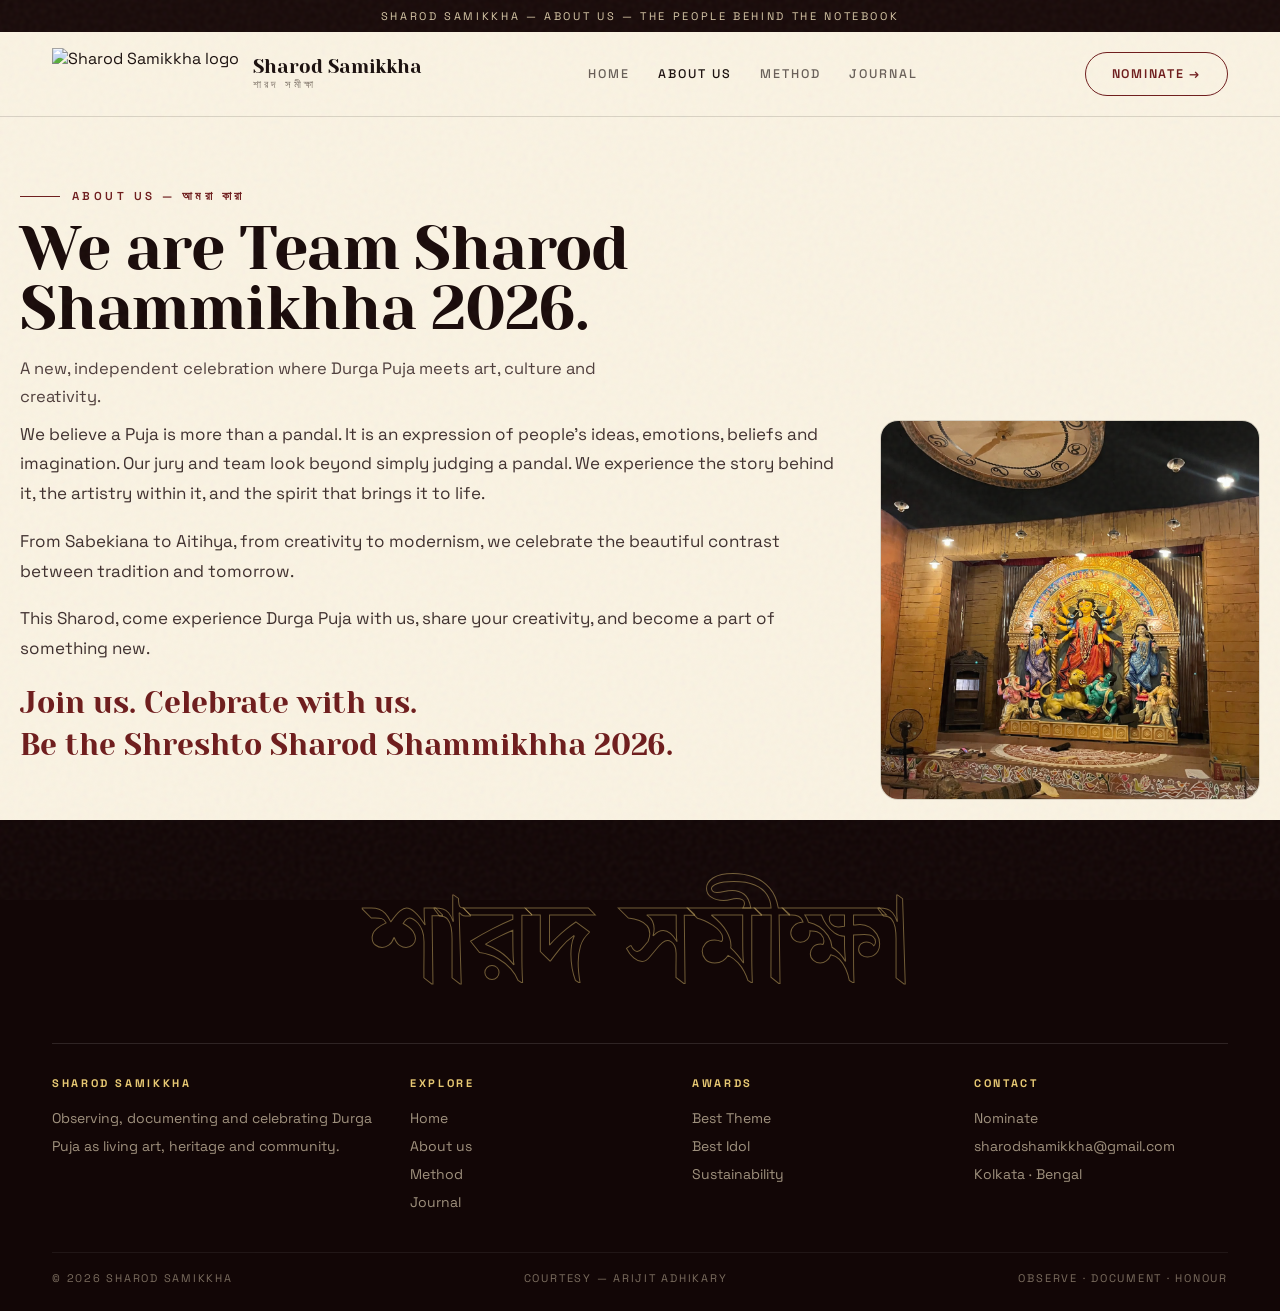
==== about.html @ 672f5b58 "Add files via upload" ====
<!DOCTYPE html>
<html lang="en">
<head>
<meta charset="UTF-8"/><meta name="viewport" content="width=device-width, initial-scale=1.0"/>
<title>About us — Sharod Samikkha | শারদ সমীক্ষা</title>
<link rel="preconnect" href="https://fonts.googleapis.com"><link rel="preconnect" href="https://fonts.gstatic.com" crossorigin>
<link href="https://fonts.googleapis.com/css2?family=Yeseva+One&family=Space+Grotesk:wght@300;400;500;600&family=Tiro+Bangla&display=swap" rel="stylesheet">
<link rel="stylesheet" href="styles.css"/>
<style>.page-hero{padding:72px 0 20px}.about-grid{display:grid;grid-template-columns:1fr 380px;gap:44px;align-items:start;margin-top:8px}@media(max-width:900px){.about-grid{grid-template-columns:1fr}}.about-img{width:100%;aspect-ratio:1/1;object-fit:cover;border-radius:18px;border:1px solid var(--line);display:block}.team{display:grid;grid-template-columns:repeat(4,1fr);gap:16px;margin-top:36px}@media(max-width:900px){.team{grid-template-columns:1fr 1fr}}@media(max-width:560px){.team{grid-template-columns:1fr}}.member{background:var(--cream);border:1px solid var(--line);border-radius:18px;padding:26px}.member .ini{width:52px;height:52px;border-radius:50%;background:var(--deep);color:var(--gold2);display:grid;place-items:center;font-family:'Yeseva One';font-size:22px;border:1px solid var(--gold)}.member h4{font-family:'Yeseva One';font-weight:400;font-size:20px;margin:14px 0 4px}.member small{font-size:11px;letter-spacing:.18em;text-transform:uppercase;color:var(--maroon)}.member p{font-size:13.5px;color:#5A4C4A;margin-top:8px}.values{display:grid;grid-template-columns:1fr 1fr;gap:16px;margin-top:36px}@media(max-width:700px){.values{grid-template-columns:1fr}}.value{border:1px solid var(--line);border-radius:18px;padding:28px;background:#fff}.value b{font-family:'Yeseva One';font-weight:400;font-size:22px;display:block;margin-bottom:8px}.value p{font-size:14.5px;color:#4E3D3B}</style>
</head>
<body>
<div class="topbar">SHAROD SAMIKKHA — ABOUT US — THE PEOPLE BEHIND THE NOTEBOOK</div>
<nav><div class="nav-in">
<a class="brand" href="index.html"><img class="brand-mark-img" src="assets/logo.png" alt="Sharod Samikkha logo"/><div class="brand-name">Sharod Samikkha<small>শারদ সমীক্ষা</small></div></a>
<div class="links"><a href="index.html">Home</a><a href="about.html" style="opacity:1">About us</a><a href="method.html">Method</a><a href="journal.html">Journal</a></div>
<a class="btn-ghost" href="nominate.html">Nominate →</a>
</div></nav>

<div class="wrap page-hero">
<div class="label">About us — আমরা কারা</div>
<h2 class="title">We are Team Sharod Shammikhha 2026.</h2>
<p class="sub">A new, independent celebration where Durga Puja meets art, culture and creativity.</p>
<div class="about-grid">
<div style="display:grid;gap:18px;font-size:17px;line-height:1.75;color:#3E2F2D">
<p>We believe a Puja is more than a pandal. It is an expression of people's ideas, emotions, beliefs and imagination. Our jury and team look beyond simply judging a pandal. We experience the story behind it, the artistry within it, and the spirit that brings it to life.</p>
<p>From Sabekiana to Aitihya, from creativity to modernism, we celebrate the beautiful contrast between tradition and tomorrow.</p>
<p>This Sharod, come experience Durga Puja with us, share your creativity, and become a part of something new.</p>
<p style="font-family:'Yeseva One',serif;font-size:clamp(22px,2.6vw,30px);color:var(--maroon);line-height:1.4">Join us. Celebrate with us.<br/>Be the Shreshto Sharod Shammikhha 2026.</p>
</div>
<img class="about-img" src="assets/about%201.jpeg" alt="Sharod Shammikhha celebration"/>
</div>


</div>

<footer><div class="wrap">
<div class="f-big">শারদ সমীক্ষা</div>
<div class="f-grid"><div><h5>Sharod Samikkha</h5><p>Observing, documenting and celebrating Durga Puja as living art, heritage and community.</p></div><div><h5>Explore</h5><a href="index.html">Home</a><a href="about.html">About us</a><a href="method.html">Method</a><a href="journal.html">Journal</a></div><div><h5>Awards</h5><a href="method.html">Best Theme</a><a href="method.html">Best Idol</a><a href="method.html">Sustainability</a></div><div><h5>Contact</h5><a href="nominate.html">Nominate</a><p>sharodshamikkha@gmail.com</p><p>Kolkata · Bengal</p></div></div>
<div class="f-bottom"><span>© 2026 Sharod Samikkha</span><span>Courtesy — Arijit Adhikary</span><span>Observe · Document · Honour</span></div>
</div></footer>
<script>const io=new IntersectionObserver(es=>es.forEach(e=>{if(e.isIntersecting)e.target.classList.add('visible')}),{threshold:.12});document.querySelectorAll('.reveal').forEach(el=>io.observe(el));</script>
</body></html>
---- styles.css ----
:root{
  --ivory:#FAF3E3; --cream:#FFFDF6; --ink:#1A0F0D; --maroon:#6E1B1B; --deep:#180A09;
  --gold:#C19A3A; --gold2:#E7C873; --muted:#7A6E63; --line:rgba(26,15,13,.14);
}
*{margin:0;padding:0;box-sizing:border-box}
html{scroll-behavior:smooth}
body{font-family:'Space Grotesk',sans-serif;background:var(--ivory);color:var(--ink);-webkit-font-smoothing:antialiased;overflow-x:hidden}
h1,h2,h3{font-family:'Yeseva One',serif;font-weight:400;line-height:.98;letter-spacing:-.02em}
.bangla{font-family:'Tiro Bangla',serif}
a{color:inherit;text-decoration:none}
.wrap{max-width:1240px;margin:0 auto;padding:0 32px}
::selection{background:var(--maroon);color:var(--ivory)}
body::after{content:"";position:fixed;inset:0;pointer-events:none;z-index:200;opacity:.05;background-image:url("data:image/svg+xml,%3Csvg viewBox='0 0 200 200' xmlns='http://www.w3.org/2000/svg'%3E%3Cfilter id='n'%3E%3CfeTurbulence type='fractalNoise' baseFrequency='0.85'/%3E%3C/filter%3E%3Crect width='100%25' height='100%25' filter='url(%23n)'/%3E%3C/svg%3E")}

/* NAV */
.topbar{background:var(--deep);color:#D9C9A8;font-size:11px;letter-spacing:.24em;text-transform:uppercase;text-align:center;padding:9px 16px}
.topbar span{color:var(--gold2)}
nav{position:sticky;top:0;z-index:100;background:rgba(250,243,227,.88);backdrop-filter:blur(16px);border-bottom:1px solid var(--line)}
.nav-in{max-width:1240px;margin:0 auto;padding:16px 32px;display:flex;align-items:center;justify-content:space-between}
.brand{display:flex;align-items:center;gap:14px}
.brand-mark{width:44px;height:44px;border-radius:50%;background:var(--deep);color:var(--gold2);display:grid;place-items:center;font-family:'Tiro Bangla';font-size:22px;border:1px solid var(--gold)}
.brand-mark-img{height:52px;width:auto;display:block}
.brand-name{font-family:'Yeseva One';font-size:19px;line-height:1}
.brand-name small{display:block;font-family:'Space Grotesk';font-size:10.5px;letter-spacing:.28em;color:var(--muted);margin-top:3px}
.links{display:flex;gap:28px;font-size:12.5px;letter-spacing:.16em;text-transform:uppercase;font-weight:500}
.links a{opacity:.65;transition:.3s;position:relative}
.links a:hover{opacity:1}
.links a::after{content:"";position:absolute;left:0;bottom:-6px;height:1px;width:0;background:var(--maroon);transition:.3s}
.links a:hover::after{width:100%}
@media(max-width:900px){.links{display:none}}
.btn-dark{background:var(--deep);color:var(--ivory);border:1px solid var(--gold);padding:13px 26px;border-radius:100px;font-size:12.5px;letter-spacing:.14em;text-transform:uppercase;font-weight:600;transition:.35s;display:inline-flex;align-items:center;gap:10px}
.btn-dark:hover{background:var(--maroon);transform:translateY(-2px);box-shadow:0 16px 32px -12px rgba(110,27,27,.5)}
.btn-ghost{background:transparent;color:var(--maroon);border:1.5px solid var(--maroon);padding:13px 26px;border-radius:100px;font-size:12.5px;letter-spacing:.14em;text-transform:uppercase;font-weight:600;transition:all .35s cubic-bezier(.4,0,.2,1);display:inline-flex;align-items:center;gap:10px;cursor:pointer}
.btn-ghost:hover{background:var(--maroon);color:var(--ivory);transform:translateY(-2px);box-shadow:0 12px 28px -8px rgba(110,27,27,.45)}
.btn-line{border:1px solid var(--ink);padding:13px 26px;border-radius:100px;font-size:12.5px;letter-spacing:.14em;text-transform:uppercase;transition:.35s}
.btn-line:hover{background:var(--ink);color:var(--ivory)}

/* HERO */
.hero{background:radial-gradient(1000px 500px at 70% -10%, rgba(193,154,58,.22), transparent 60%), var(--ivory);padding:64px 0 72px;position:relative;overflow:hidden}
.hero-grid{max-width:1240px;margin:0 auto;padding:0 32px;display:grid;grid-template-columns:1.05fr .95fr;gap:56px;align-items:center}
@media(max-width:980px){.hero-grid{grid-template-columns:1fr}}
.eyebrow{display:inline-flex;align-items:center;gap:12px;border:1px solid var(--line);background:rgba(255,255,255,.7);border-radius:100px;padding:9px 18px;font-size:11.5px;letter-spacing:.22em;text-transform:uppercase}
.eyebrow i{width:7px;height:7px;border-radius:50%;background:var(--maroon);display:inline-block}
.hero h1{font-size:clamp(52px,6.8vw,96px);color:var(--deep);margin:24px 0 8px}
.hero h1 em{font-style:normal;color:var(--maroon);position:relative;white-space:nowrap}
.hero h1 em svg{position:absolute;left:0;bottom:-8px;width:100%;height:14px}
.hero-bn{font-family:'Tiro Bangla';font-size:clamp(22px,2.6vw,34px);color:var(--maroon);margin:10px 0 16px}
.lead{font-size:17px;line-height:1.7;color:#3E2F2D;max-width:540px}
.hero-cta{display:flex;gap:14px;margin-top:28px;flex-wrap:wrap}
.stats{display:flex;gap:0;margin-top:36px;border-top:1px solid var(--line);border-bottom:1px solid var(--line)}
.stats div{flex:1;padding:18px 18px 18px 0}
.stats div+div{border-left:1px solid var(--line);padding-left:22px}
.stats b{font-family:'Yeseva One';font-size:30px;font-weight:400;display:block}
.stats span{font-size:11px;letter-spacing:.18em;text-transform:uppercase;color:var(--muted)}

/* premium visual - architectural arch, no cartoon */
.arch-wrap{position:relative;padding-bottom:20px}
.arch{
  background:linear-gradient(180deg, #241110 0%, #3A1512 55%, #180A09 100%);
  border-radius:220px 220px 24px 24px;border:1px solid rgba(193,154,58,.55);
  overflow:hidden;position:relative;aspect-ratio:.86;box-shadow:0 50px 100px -30px rgba(24,10,9,.55);
}
.arch::before{content:"";position:absolute;inset:14px;border:1px solid rgba(231,200,115,.28);border-radius:206px 206px 16px 16px;pointer-events:none}
.arch-pattern{position:absolute;inset:0;opacity:.32}
.arch-center{position:absolute;inset:0;display:flex;flex-direction:column;align-items:center;justify-content:center;text-align:center;color:#F1DC9A;padding:30px}
.arch-center small{font-size:11px;letter-spacing:.34em;text-transform:uppercase;opacity:.8}
.arch-char{font-family:'Tiro Bangla';font-size:clamp(140px,18vw,220px);line-height:1;color:#F5DE97;text-shadow:0 0 60px rgba(231,200,115,.35);margin:6px 0}
.arch-line{width:56px;height:1px;background:var(--gold2);margin:10px auto}
.arch-center p{font-family:'Yeseva One';font-size:20px;color:#FFF3D0;letter-spacing:.02em}
.arch-center span{display:block;font-family:'Space Grotesk';font-size:11px;letter-spacing:.26em;text-transform:uppercase;opacity:.7;margin-top:8px}
.arch-bottom{position:absolute;left:0;right:0;bottom:0;padding:20px 24px;display:flex;justify-content:space-between;align-items:end;background:linear-gradient(transparent, rgba(0,0,0,.65));color:#FFF6DE}
.arch-bottom b{font-family:'Yeseva One';font-weight:400;font-size:22px;display:block}
.arch-bottom small{font-size:10.5px;letter-spacing:.22em;text-transform:uppercase;opacity:.75}
.float-card{position:absolute;background:rgba(255,253,246,.96);border:1px solid rgba(193,154,58,.5);border-radius:16px;padding:14px 16px;box-shadow:0 20px 40px -16px rgba(0,0,0,.4);backdrop-filter:blur(8px)}
.float-card b{font-family:'Yeseva One';font-weight:400;font-size:18px;display:block}
.float-card small{font-size:11px;letter-spacing:.14em;text-transform:uppercase;color:var(--maroon)}
.fc1{left:-28px;top:22%;transform:rotate(-3deg)}
.fc2{right:-18px;bottom:28%;transform:rotate(2deg)}
@media(max-width:1100px){.fc1{left:8px}.fc2{right:8px}}
.float-card .stars{color:var(--gold);font-size:12px;letter-spacing:3px;margin-top:4px}

/* sections */
section{padding:96px 0}
.label{font-size:11.5px;letter-spacing:.3em;text-transform:uppercase;color:var(--maroon);font-weight:600;display:flex;align-items:center;gap:12px}
.label::before{content:"";width:40px;height:1px;background:var(--maroon)}
h2.title{font-size:clamp(36px,4.8vw,64px);margin:16px 0;max-width:800px;color:var(--deep)}
h2.title span{color:var(--maroon)}
.sub{color:#4E3D3B;font-size:16.5px;line-height:1.7;max-width:640px}

/* philosophy */
.philo{background:var(--cream);border-top:1px solid var(--line);border-bottom:1px solid var(--line)}
.philo-grid{display:grid;grid-template-columns:1fr 1fr;gap:64px;margin-top:48px}
@media(max-width:900px){.philo-grid{grid-template-columns:1fr}}
.dropcap{font-family:'Yeseva One';font-size:clamp(24px,2.8vw,34px);line-height:1.4;color:var(--deep)}
.dropcap::first-letter{font-size:2.6em;float:left;line-height:.85;padding-right:12px;color:var(--maroon)}
.checks{margin-top:28px;display:grid;gap:0;border:1px solid var(--line);border-radius:18px;overflow:hidden;background:#fff}
.checks div{display:flex;gap:16px;padding:20px 22px;border-bottom:1px solid var(--line)}
.checks div:last-child{border:0}
.checks i{width:32px;height:32px;border-radius:50%;border:1px solid var(--gold);display:grid;place-items:center;flex-shrink:0;font-style:normal;color:var(--maroon);font-weight:600}
.checks b{font-family:'Yeseva One';font-weight:400;font-size:18px;display:block;margin-bottom:4px}
.checks p{font-size:14px;color:#5A4C4A}

/* dimensions premium */
.dim-head{display:flex;justify-content:space-between;align-items:end;gap:24px;flex-wrap:wrap}
.count{font-family:'Yeseva One';font-size:15px;border:1px solid var(--line);border-radius:100px;padding:8px 18px;background:#fff}
.dims{display:grid;grid-template-columns:repeat(4,1fr);gap:16px;margin-top:36px}
@media(max-width:1000px){.dims{grid-template-columns:1fr 1fr}}
@media(max-width:560px){.dims{grid-template-columns:1fr}}
.dim{background:var(--deep);color:#F1E6CC;border-radius:18px;padding:26px 22px;min-height:300px;display:flex;flex-direction:column;justify-content:flex-end;position:relative;overflow:hidden;border:1px solid rgba(193,154,58,.3);transition:.4s}
.dim:nth-child(4n+2),.dim:nth-child(4n+3){background:var(--cream);color:var(--ink);border:1px solid var(--line)}
.dim:hover{transform:translateY(-6px);box-shadow:0 24px 48px -20px rgba(0,0,0,.35)}
.dim small{font-size:11px;letter-spacing:.22em;opacity:.6;text-transform:uppercase}
.dim h3{font-size:26px;margin:10px 0 8px}
.dim p{font-size:13.5px;line-height:1.6;opacity:.75}
.dim .rule-line{height:1px;background:currentColor;opacity:.2;margin:16px 0 12px}
.dim .pts{display:flex;justify-content:space-between;font-size:11px;letter-spacing:.16em;text-transform:uppercase;opacity:.7}
.dim::after{content:"";position:absolute;top:-30px;right:-30px;width:110px;height:110px;border:1px solid currentColor;opacity:.12;border-radius:50%}
.dim::before{content:"";position:absolute;top:-18px;right:-18px;width:86px;height:86px;border:1px solid currentColor;opacity:.12;border-radius:50%}

/* rankings luxury */
.rank-sec{background:var(--deep);color:#EFE2C4;position:relative;overflow:hidden}
.rank-sec::before{content:"শারদ";position:absolute;right:-30px;top:0;font-family:'Tiro Bangla';font-size:24vw;line-height:1;opacity:.05;pointer-events:none}
.rank-sec .label{color:var(--gold2)}.rank-sec .label::before{background:var(--gold2)}
.rank-sec h2.title{color:#FFF6DE}
.rank-sec .sub{color:#B9A892}
.tabs{display:flex;gap:10px;margin:30px 0;flex-wrap:wrap}
.tab{border:1px solid rgba(255,255,255,.2);color:#EFE2C4;background:transparent;border-radius:100px;padding:11px 22px;font-size:12px;letter-spacing:.14em;text-transform:uppercase;cursor:pointer;transition:.3s;font-family:inherit}
.tab.active{background:var(--gold2);color:var(--deep);border-color:var(--gold2)}
.rank{background:rgba(255,255,255,.05);border:1px solid rgba(255,255,255,.1);border-radius:16px;padding:22px;display:grid;grid-template-columns:70px 1fr auto;gap:18px;align-items:center;margin-bottom:12px;transition:.3s}
.rank:hover{background:rgba(255,255,255,.09);border-color:rgba(231,200,115,.4)}
.rank .n{font-family:'Yeseva One';font-size:38px;color:var(--gold2)}
.rank h4{font-family:'Yeseva One';font-weight:400;font-size:22px;color:#fff}
.rank p{font-size:13.5px;color:#B9A892;margin-top:4px}
.score{text-align:right}
.score b{font-family:'Yeseva One';font-size:30px;color:var(--gold2);font-weight:400}
.score span{font-size:11px;letter-spacing:.18em;text-transform:uppercase;color:#B9A892;display:block}
@media(max-width:600px){.rank{grid-template-columns:1fr}}

/* steps */
.steps{display:grid;grid-template-columns:repeat(4,1fr);margin-top:44px;border:1px solid var(--line);border-radius:20px;overflow:hidden;background:var(--cream)}
@media(max-width:900px){.steps{grid-template-columns:1fr 1fr}}
@media(max-width:560px){.steps{grid-template-columns:1fr}}
.step{padding:30px 26px;border-right:1px solid var(--line);transition:.35s}
.step:last-child{border:0}
.step:hover{background:var(--deep);color:#EFE2C4}
.step span{font-family:'Yeseva One';font-size:13px;letter-spacing:.2em;opacity:.5}
.step h4{font-family:'Yeseva One';font-weight:400;font-size:23px;margin:12px 0 8px}
.step p{font-size:13.5px;line-height:1.65;opacity:.7}

/* days */
.days{display:grid;grid-template-columns:repeat(5,1fr);gap:14px;margin-top:36px}
@media(max-width:900px){.days{grid-template-columns:1fr 1fr}}
@media(max-width:560px){.days{grid-template-columns:1fr}}
.day{background:var(--cream);border:1px solid var(--line);border-radius:16px;padding:22px;border-top:3px solid var(--maroon)}
.day h5{font-size:10.5px;letter-spacing:.22em;text-transform:uppercase;color:var(--maroon)}
.day h4{font-size:20px;margin:8px 0 6px}
.day p{font-size:13.5px;color:#5A4C4A}
.day .b{font-family:'Tiro Bangla';font-size:26px;color:var(--maroon);margin-top:10px;display:block}

/* vote */
.vote-grid{display:grid;grid-template-columns:1fr 380px;gap:20px;margin-top:36px}
@media(max-width:960px){.vote-grid{grid-template-columns:1fr}}
.form-card{background:var(--cream);border:1px solid var(--line);border-radius:20px;padding:36px}
.form-card h3{font-size:32px}
.frow{display:grid;grid-template-columns:1fr 1fr;gap:14px}
@media(max-width:600px){.frow{grid-template-columns:1fr}}
label{font-size:11px;letter-spacing:.18em;text-transform:uppercase;color:var(--muted);display:block;margin:18px 0 8px}
input,select,textarea{width:100%;border:1px solid var(--line);border-radius:12px;padding:14px 16px;font-family:inherit;font-size:15px;background:#fff;outline:none}
input:focus,textarea:focus{border-color:var(--maroon);box-shadow:0 0 0 4px rgba(110,27,27,.1)}
textarea{min-height:110px;resize:vertical}
.side-dark{background:var(--deep);color:#EFE2C4;border-radius:20px;padding:36px;border:1px solid var(--gold)}
.side-dark h3{font-size:30px;color:var(--gold2)}
.side-dark ul{list-style:none;margin:20px 0;display:grid;gap:14px}
.side-dark li{display:flex;gap:12px;font-size:14.5px;line-height:1.55}
.side-dark li i{width:26px;height:26px;border-radius:50%;background:var(--gold2);color:var(--deep);display:grid;place-items:center;flex-shrink:0;font-style:normal;font-size:13px;font-weight:700}

/* journal */
.j-grid{display:grid;grid-template-columns:repeat(3,1fr);gap:18px;margin-top:36px}
@media(max-width:900px){.j-grid{grid-template-columns:1fr}}
.j{background:var(--cream);border:1px solid var(--line);border-radius:18px;overflow:hidden}
.j-top{height:180px;display:grid;place-items:center;font-family:'Tiro Bangla';font-size:64px;border-bottom:1px solid var(--line)}
.j-body{padding:24px}
.j-body small{font-size:10.5px;letter-spacing:.22em;text-transform:uppercase;color:var(--maroon)}
.j-body h4{font-size:23px;margin:10px 0 8px;line-height:1.2}
.j-body p{font-size:14px;color:#5A4C4A}

/* footer */
footer{background:#120606;color:#CFC0A6;padding:72px 0 26px}
.f-big{font-family:'Tiro Bangla';font-size:clamp(54px,9vw,132px);line-height:1;text-align:center;color:transparent;-webkit-text-stroke:1px rgba(231,200,115,.45)}
.f-grid{display:grid;grid-template-columns:1.3fr 1fr 1fr 1fr;gap:28px;margin-top:36px;border-top:1px solid rgba(255,255,255,.12);padding-top:32px}
@media(max-width:900px){.f-grid{grid-template-columns:1fr 1fr}}
@media(max-width:560px){.f-grid{grid-template-columns:1fr}}
.f-grid h5{font-size:11px;letter-spacing:.24em;text-transform:uppercase;color:var(--gold2);margin-bottom:14px}
.f-grid a,.f-grid p{display:block;font-size:14px;line-height:2;opacity:.75}
.f-bottom{display:flex;justify-content:space-between;gap:12px;flex-wrap:wrap;margin-top:36px;padding-top:18px;border-top:1px solid rgba(255,255,255,.12);font-size:11px;letter-spacing:.16em;text-transform:uppercase;opacity:.55}
.reveal{opacity:0;transform:translateY(26px);transition:.8s cubic-bezier(.16,1,.3,1)}
.reveal.visible{opacity:1;transform:none}
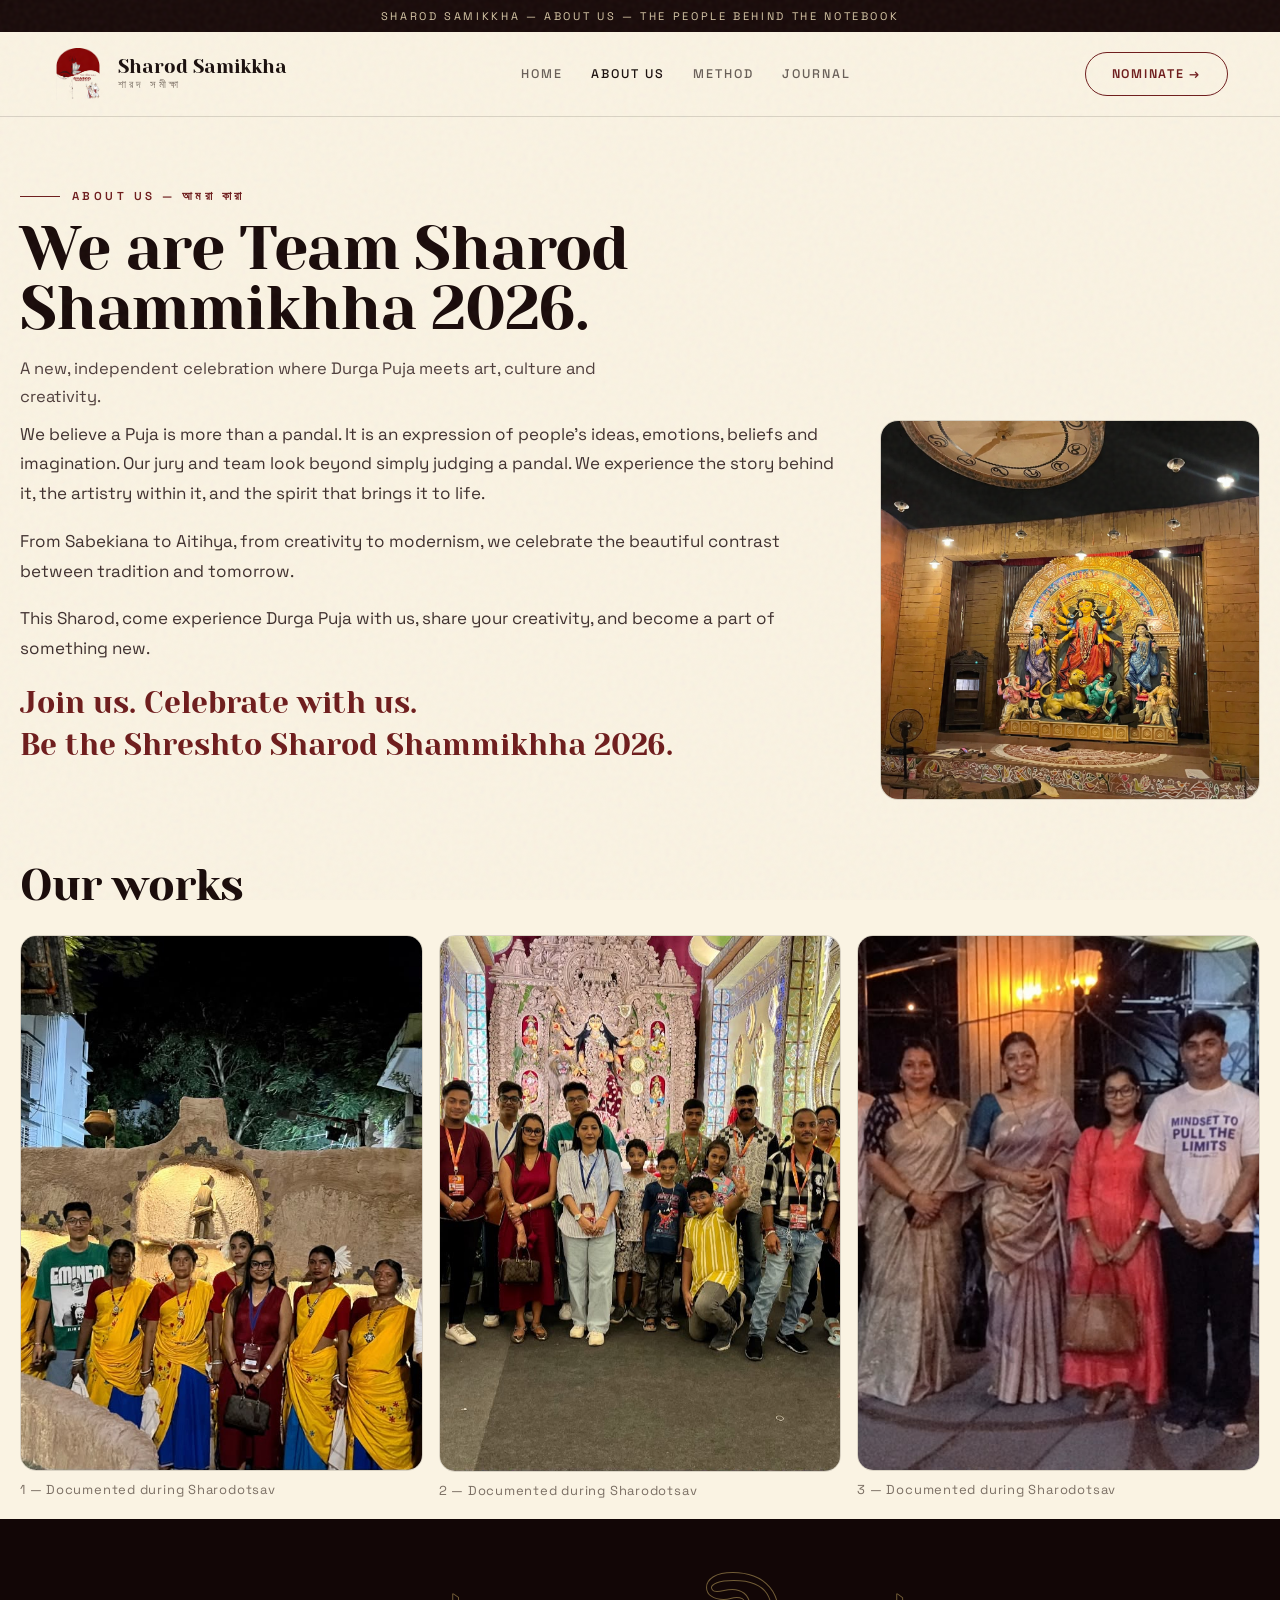
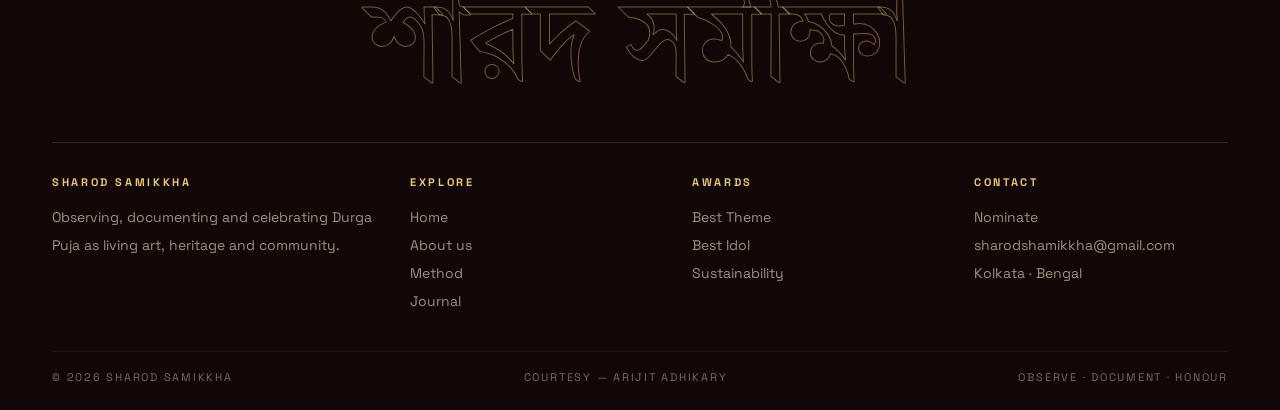
==== commit b36e7521: "Add files via upload" ====
--- a/about.html
+++ b/about.html
@@ -6,7 +6,7 @@
 <link rel="preconnect" href="https://fonts.googleapis.com"><link rel="preconnect" href="https://fonts.gstatic.com" crossorigin>
 <link href="https://fonts.googleapis.com/css2?family=Yeseva+One&family=Space+Grotesk:wght@300;400;500;600&family=Tiro+Bangla&display=swap" rel="stylesheet">
 <link rel="stylesheet" href="styles.css"/>
-<style>.page-hero{padding:72px 0 20px}.about-grid{display:grid;grid-template-columns:1fr 380px;gap:44px;align-items:start;margin-top:8px}@media(max-width:900px){.about-grid{grid-template-columns:1fr}}.about-img{width:100%;aspect-ratio:1/1;object-fit:cover;border-radius:18px;border:1px solid var(--line);display:block}.team{display:grid;grid-template-columns:repeat(4,1fr);gap:16px;margin-top:36px}@media(max-width:900px){.team{grid-template-columns:1fr 1fr}}@media(max-width:560px){.team{grid-template-columns:1fr}}.member{background:var(--cream);border:1px solid var(--line);border-radius:18px;padding:26px}.member .ini{width:52px;height:52px;border-radius:50%;background:var(--deep);color:var(--gold2);display:grid;place-items:center;font-family:'Yeseva One';font-size:22px;border:1px solid var(--gold)}.member h4{font-family:'Yeseva One';font-weight:400;font-size:20px;margin:14px 0 4px}.member small{font-size:11px;letter-spacing:.18em;text-transform:uppercase;color:var(--maroon)}.member p{font-size:13.5px;color:#5A4C4A;margin-top:8px}.values{display:grid;grid-template-columns:1fr 1fr;gap:16px;margin-top:36px}@media(max-width:700px){.values{grid-template-columns:1fr}}.value{border:1px solid var(--line);border-radius:18px;padding:28px;background:#fff}.value b{font-family:'Yeseva One';font-weight:400;font-size:22px;display:block;margin-bottom:8px}.value p{font-size:14.5px;color:#4E3D3B}</style>
+<style>.page-hero{padding:72px 0 20px}.about-grid{display:grid;grid-template-columns:1fr 380px;gap:44px;align-items:start;margin-top:8px}@media(max-width:900px){.about-grid{grid-template-columns:1fr}}.works-grid{display:grid;grid-template-columns:repeat(3,1fr);gap:16px;margin-top:28px}@media(max-width:800px){.works-grid{grid-template-columns:1fr}}.works-grid img{width:100%;aspect-ratio:3/4;object-fit:cover;border-radius:16px;border:1px solid var(--line);display:block}.works-grid figcaption{margin-top:10px;font-size:13px;letter-spacing:.06em;color:var(--muted)}.about-img{width:100%;aspect-ratio:1/1;object-fit:cover;border-radius:18px;border:1px solid var(--line);display:block}.team{display:grid;grid-template-columns:repeat(4,1fr);gap:16px;margin-top:36px}@media(max-width:900px){.team{grid-template-columns:1fr 1fr}}@media(max-width:560px){.team{grid-template-columns:1fr}}.member{background:var(--cream);border:1px solid var(--line);border-radius:18px;padding:26px}.member .ini{width:52px;height:52px;border-radius:50%;background:var(--deep);color:var(--gold2);display:grid;place-items:center;font-family:'Yeseva One';font-size:22px;border:1px solid var(--gold)}.member h4{font-family:'Yeseva One';font-weight:400;font-size:20px;margin:14px 0 4px}.member small{font-size:11px;letter-spacing:.18em;text-transform:uppercase;color:var(--maroon)}.member p{font-size:13.5px;color:#5A4C4A;margin-top:8px}.values{display:grid;grid-template-columns:1fr 1fr;gap:16px;margin-top:36px}@media(max-width:700px){.values{grid-template-columns:1fr}}.value{border:1px solid var(--line);border-radius:18px;padding:28px;background:#fff}.value b{font-family:'Yeseva One';font-weight:400;font-size:22px;display:block;margin-bottom:8px}.value p{font-size:14.5px;color:#4E3D3B}</style>
 </head>
 <body>
 <div class="topbar">SHAROD SAMIKKHA — ABOUT US — THE PEOPLE BEHIND THE NOTEBOOK</div>
@@ -30,6 +30,12 @@
 <img class="about-img" src="assets/about%201.jpeg" alt="Sharod Shammikhha celebration"/>
 </div>
 
+<h2 class="title" style="font-size:clamp(28px,3.5vw,44px);margin-top:64px">Our works</h2>
+<div class="works-grid">
+<figure style="margin:0"><img src="assets/our%20works%201.jpeg" alt="Our work 1"/><figcaption>1 — Documented during Sharodotsav</figcaption></figure>
+<figure style="margin:0"><img src="assets/our%20works%202.jpeg" alt="Our work 2"/><figcaption>2 — Documented during Sharodotsav</figcaption></figure>
+<figure style="margin:0"><img src="assets/our%20works%203.jpeg" alt="Our work 3"/><figcaption>3 — Documented during Sharodotsav</figcaption></figure>
+</div>
 
 </div>
 
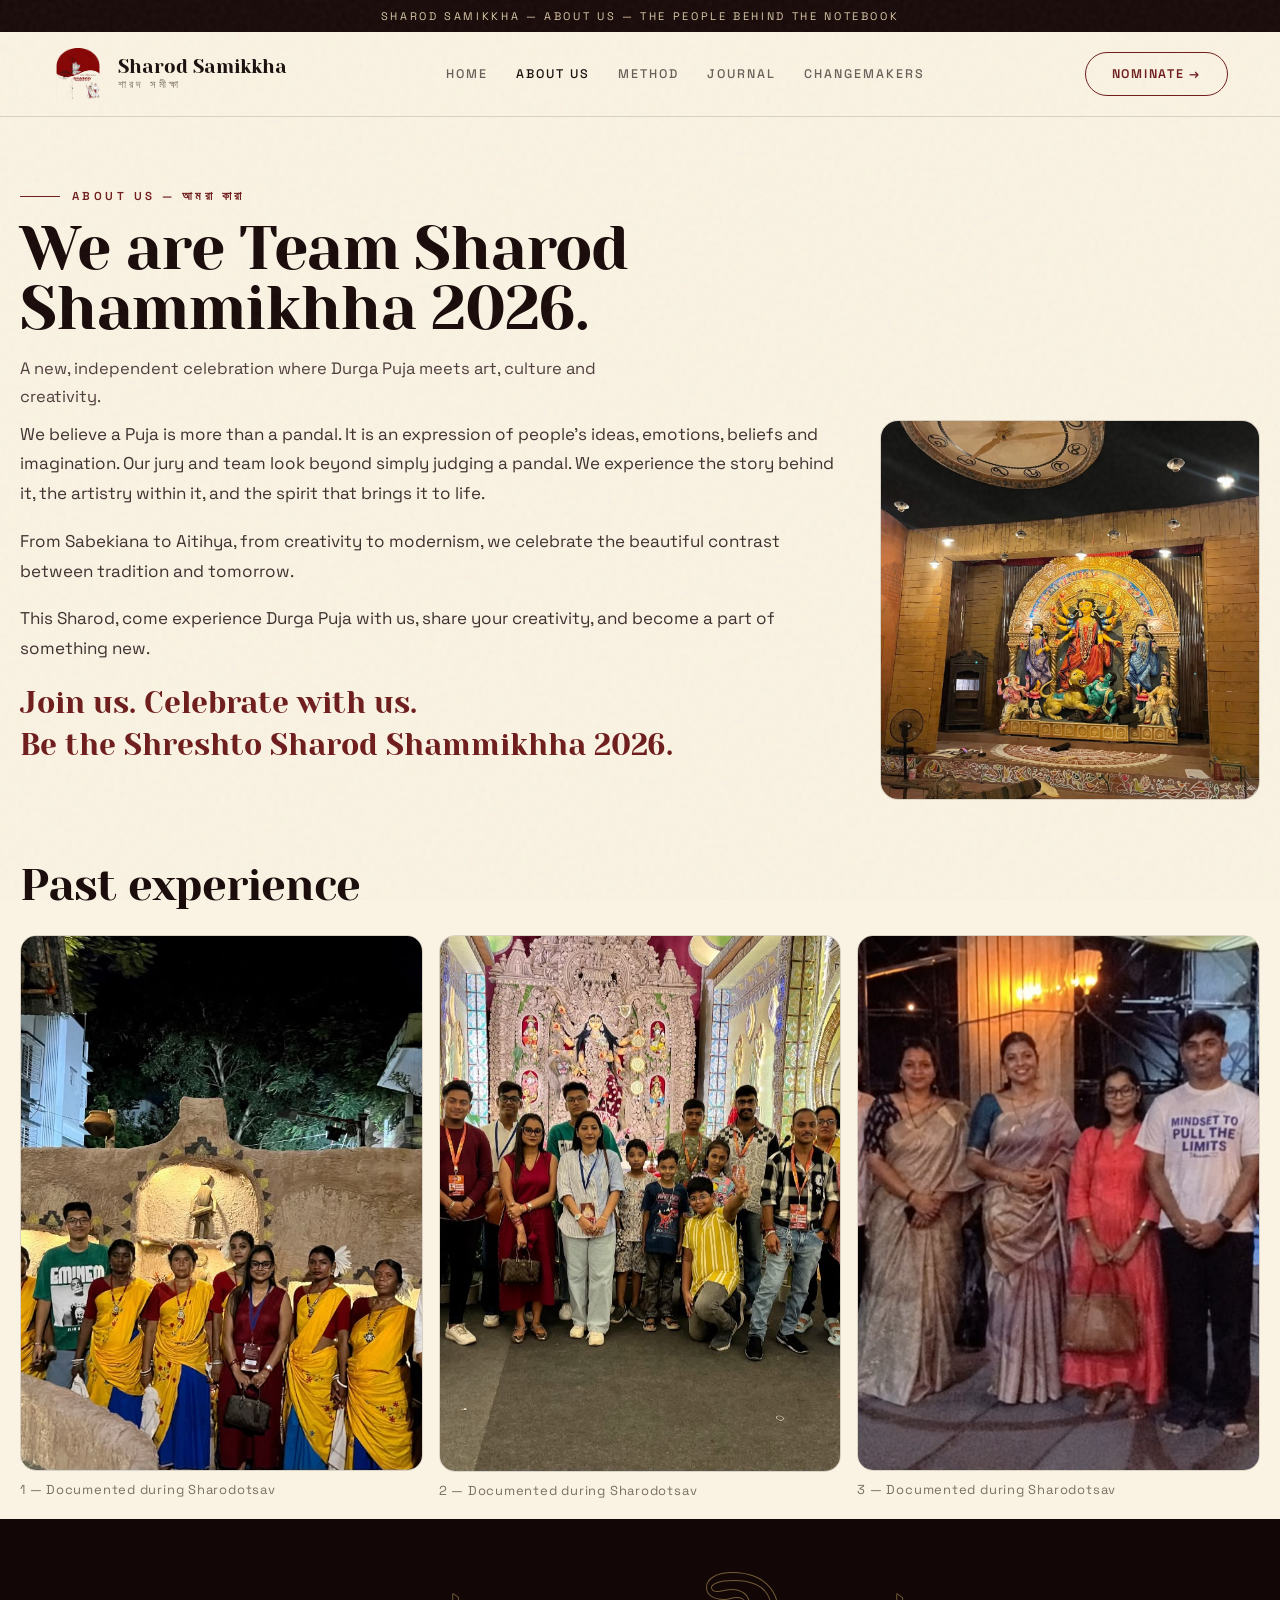
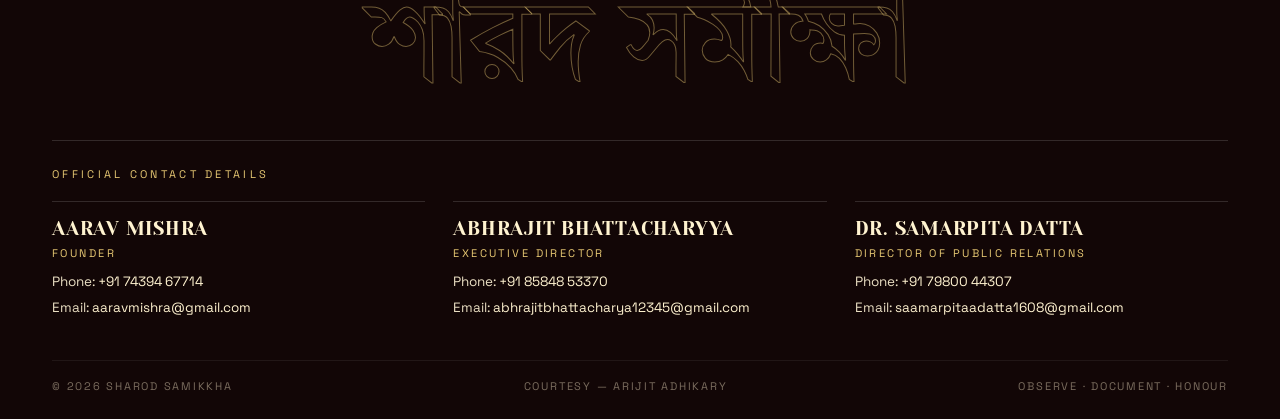
==== commit 86c22730: "Add files via upload" ====
--- a/about.html
+++ b/about.html
@@ -12,9 +12,18 @@
 <div class="topbar">SHAROD SAMIKKHA — ABOUT US — THE PEOPLE BEHIND THE NOTEBOOK</div>
 <nav><div class="nav-in">
 <a class="brand" href="index.html"><img class="brand-mark-img" src="assets/logo.png" alt="Sharod Samikkha logo"/><div class="brand-name">Sharod Samikkha<small>শারদ সমীক্ষা</small></div></a>
-<div class="links"><a href="index.html">Home</a><a href="about.html" style="opacity:1">About us</a><a href="method.html">Method</a><a href="journal.html">Journal</a></div>
-<a class="btn-ghost" href="nominate.html">Nominate →</a>
+<div class="links"><a href="index.html">Home</a><a href="about.html" style="opacity:1">About us</a><a href="method.html">Method</a><a href="journal.html">Journal</a><a href="changemakers.html">Changemakers</a></div>
+  <a class="btn-ghost" href="https://docs.google.com/forms/d/e/1FAIpQLSeR3OhsWhr5Eu3kS61rPhDjpOu4kKykdUG7F8vEr4p81vvlDg/viewform?usp=dialog" target="_blank" rel="noopener">Nominate →</a>
+  <button class="menu-btn" aria-label="Menu" onclick="document.getElementById('mmenu').classList.toggle('open')"><span></span><span></span><span></span></button>
 </div></nav>
+<div class="mmenu" id="mmenu">
+<a href="index.html">Home<small>Front page</small></a>
+<a href="about.html">About us<small>Who we are</small></a>
+<a href="method.html">Method<small>How we score</small></a>
+<a href="journal.html">Journal<small>Coming soon</small></a>
+<a href="changemakers.html">Changemakers<small>The makers</small></a>
+<a href="https://docs.google.com/forms/d/e/1FAIpQLSeR3OhsWhr5Eu3kS61rPhDjpOu4kKykdUG7F8vEr4p81vvlDg/viewform?usp=dialog" target="_blank" rel="noopener">Nominate<small>Join in</small></a>
+</div>
 
 <div class="wrap page-hero">
 <div class="label">About us — আমরা কারা</div>
@@ -30,7 +39,7 @@
 <img class="about-img" src="assets/about%201.jpeg" alt="Sharod Shammikhha celebration"/>
 </div>
 
-<h2 class="title" style="font-size:clamp(28px,3.5vw,44px);margin-top:64px">Our works</h2>
+<h2 class="title" style="font-size:clamp(28px,3.5vw,44px);margin-top:64px">Past experience</h2>
 <div class="works-grid">
 <figure style="margin:0"><img src="assets/our%20works%201.jpeg" alt="Our work 1"/><figcaption>1 — Documented during Sharodotsav</figcaption></figure>
 <figure style="margin:0"><img src="assets/our%20works%202.jpeg" alt="Our work 2"/><figcaption>2 — Documented during Sharodotsav</figcaption></figure>
@@ -41,8 +50,15 @@
 
 <footer><div class="wrap">
 <div class="f-big">শারদ সমীক্ষা</div>
-<div class="f-grid"><div><h5>Sharod Samikkha</h5><p>Observing, documenting and celebrating Durga Puja as living art, heritage and community.</p></div><div><h5>Explore</h5><a href="index.html">Home</a><a href="about.html">About us</a><a href="method.html">Method</a><a href="journal.html">Journal</a></div><div><h5>Awards</h5><a href="method.html">Best Theme</a><a href="method.html">Best Idol</a><a href="method.html">Sustainability</a></div><div><h5>Contact</h5><a href="nominate.html">Nominate</a><p>sharodshamikkha@gmail.com</p><p>Kolkata · Bengal</p></div></div>
-<div class="f-bottom"><span>© 2026 Sharod Samikkha</span><span>Courtesy — Arijit Adhikary</span><span>Observe · Document · Honour</span></div>
+<div class="officers">
+<div class="off-head">Official Contact Details</div>
+<div class="off-grid">
+<div><b>Aarav Mishra</b><small>Founder</small><p>Phone: <a href="tel:+917439467714">+91 74394 67714</a></p><p>Email: <a href="mailto:aaravmishra@gmail.com">aaravmishra@gmail.com</a></p></div>
+<div><b>Abhrajit Bhattacharyya</b><small>Executive Director</small><p>Phone: <a href="tel:+918584853370">+91 85848 53370</a></p><p>Email: <a href="mailto:abhrajitbhattacharya12345@gmail.com">abhrajitbhattacharya12345@gmail.com</a></p></div>
+<div><b>Dr. Samarpita Datta</b><small>Director of Public Relations</small><p>Phone: <a href="tel:+917980044307">+91 79800 44307</a></p><p>Email: <a href="mailto:saamarpitaadatta1608@gmail.com">saamarpitaadatta1608@gmail.com</a></p></div>
+</div>
+</div>
+  <div class="f-bottom"><span>© 2026 Sharod Samikkha</span><span>Courtesy — Arijit Adhikary</span><span>Observe · Document · Honour</span></div>
 </div></footer>
 <script>const io=new IntersectionObserver(es=>es.forEach(e=>{if(e.isIntersecting)e.target.classList.add('visible')}),{threshold:.12});document.querySelectorAll('.reveal').forEach(el=>io.observe(el));</script>
 </body></html>
--- a/styles.css
+++ b/styles.css
@@ -194,5 +194,37 @@
 .f-grid h5{font-size:11px;letter-spacing:.24em;text-transform:uppercase;color:var(--gold2);margin-bottom:14px}
 .f-grid a,.f-grid p{display:block;font-size:14px;line-height:2;opacity:.75}
 .f-bottom{display:flex;justify-content:space-between;gap:12px;flex-wrap:wrap;margin-top:36px;padding-top:18px;border-top:1px solid rgba(255,255,255,.12);font-size:11px;letter-spacing:.16em;text-transform:uppercase;opacity:.55}
+.f-contact{display:flex;gap:28px;justify-content:center;align-items:center;flex-wrap:wrap;margin-top:32px;padding-top:28px;border-top:1px solid rgba(255,255,255,.12);font-size:16px}
+.f-contact a{color:var(--gold2)}
+.f-contact span{opacity:.65}
+.officers{margin-top:34px;padding-top:26px;border-top:1px solid rgba(255,255,255,.14)}
+.off-head{font-size:11px;letter-spacing:.3em;text-transform:uppercase;color:var(--gold2);margin-bottom:20px}
+.off-grid{display:grid;grid-template-columns:repeat(3,1fr);gap:28px}
+@media(max-width:800px){.off-grid{grid-template-columns:1fr}}
+.off-grid>div{border-top:1px solid rgba(255,255,255,.14);padding-top:16px}
+.off-grid b{font-family:'Yeseva One',serif;font-weight:400;font-size:19px;letter-spacing:.04em;color:#FFF3D0;display:block;text-transform:uppercase}
+.off-grid small{font-size:11px;letter-spacing:.22em;text-transform:uppercase;color:var(--gold2);display:block;margin:6px 0 12px}
+.off-grid p{font-size:13.5px;color:#EADFC3;margin:5px 0;line-height:1.55}
+.off-grid p a{color:#FFF3D0;overflow-wrap:anywhere}
 .reveal{opacity:0;transform:translateY(26px);transition:.8s cubic-bezier(.16,1,.3,1)}
 .reveal.visible{opacity:1;transform:none}
+/* mobile */
+.menu-btn{display:none;background:transparent;border:1px solid var(--line);border-radius:10px;padding:10px 12px;cursor:pointer;line-height:0}
+.menu-btn span{display:block;width:22px;height:2px;background:var(--ink);margin:5px 0}
+.mmenu{display:none;position:fixed;top:0;left:0;right:0;z-index:90;background:#180A09;border-bottom:1px solid var(--gold);padding:86px 24px 28px}
+.mmenu.open{display:block}
+.mmenu a{display:block;color:#FFF6DE;font-family:'Yeseva One',serif;font-size:28px;padding:10px 0;border-bottom:1px solid rgba(255,255,255,.1)}
+.mmenu a small{font-family:'Space Grotesk';font-size:11px;letter-spacing:.2em;color:var(--gold2);display:block}
+.table-scroll{overflow-x:auto;-webkit-overflow-scrolling:touch}
+.table-scroll table{min-width:620px}
+@media(max-width:900px){
+section{padding:64px 0}
+.wrap{padding:0 20px}
+.nav-in{padding:14px 20px}
+.menu-btn{display:block}
+h2.title{font-size:clamp(32px,9vw,46px)}
+footer{padding:56px 0 22px}
+.page-hero{padding:48px 0 8px}
+.form-card{padding:24px}
+.rubric th,.rubric td{padding:12px 14px;font-size:13px}
+}
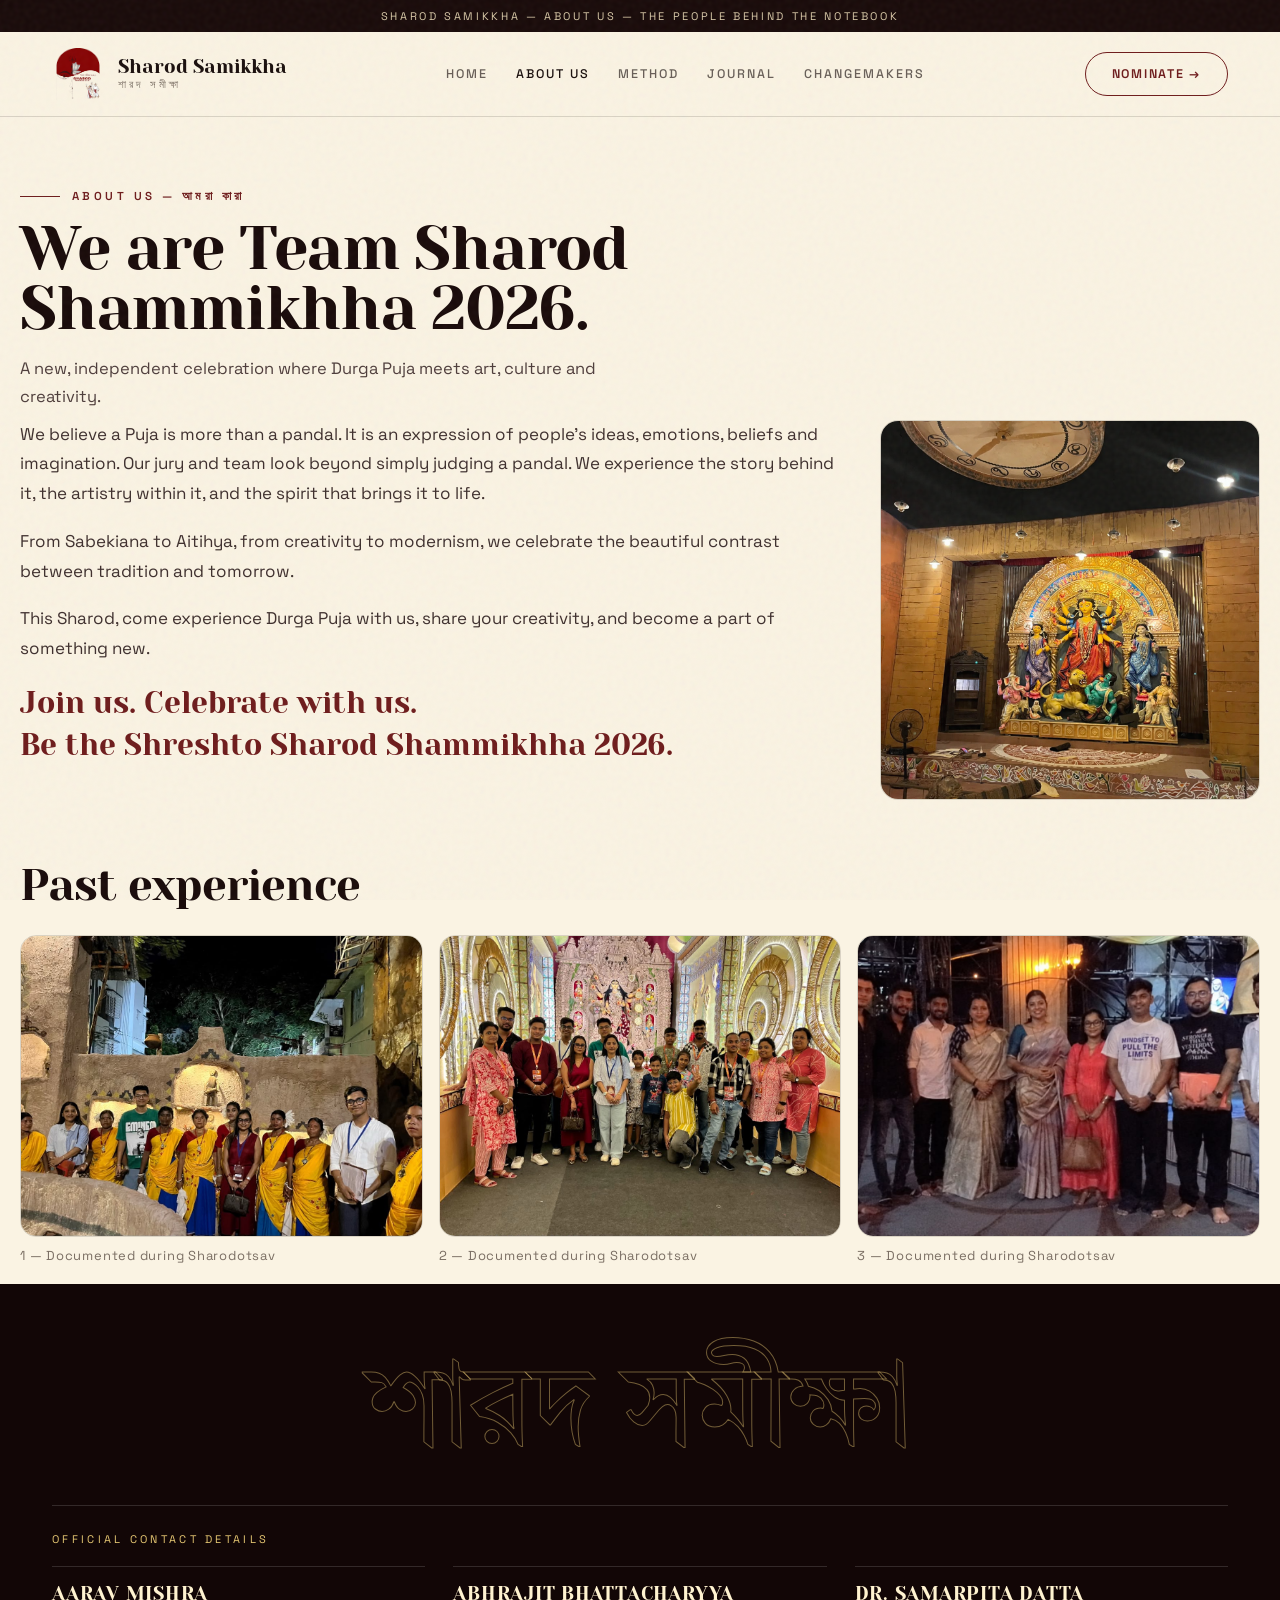
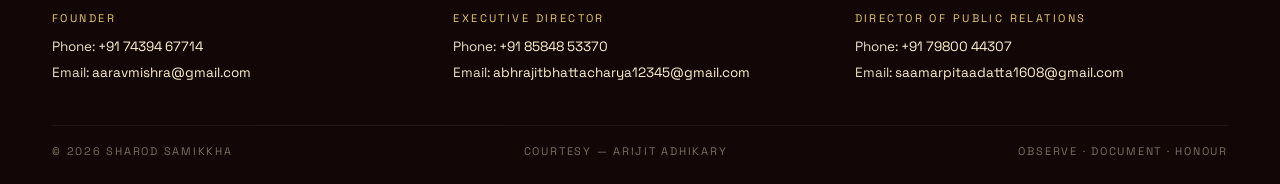
==== commit 89b4558a: "Add files via upload" ====
--- a/about.html
+++ b/about.html
@@ -6,7 +6,7 @@
 <link rel="preconnect" href="https://fonts.googleapis.com"><link rel="preconnect" href="https://fonts.gstatic.com" crossorigin>
 <link href="https://fonts.googleapis.com/css2?family=Yeseva+One&family=Space+Grotesk:wght@300;400;500;600&family=Tiro+Bangla&display=swap" rel="stylesheet">
 <link rel="stylesheet" href="styles.css"/>
-<style>.page-hero{padding:72px 0 20px}.about-grid{display:grid;grid-template-columns:1fr 380px;gap:44px;align-items:start;margin-top:8px}@media(max-width:900px){.about-grid{grid-template-columns:1fr}}.works-grid{display:grid;grid-template-columns:repeat(3,1fr);gap:16px;margin-top:28px}@media(max-width:800px){.works-grid{grid-template-columns:1fr}}.works-grid img{width:100%;aspect-ratio:3/4;object-fit:cover;border-radius:16px;border:1px solid var(--line);display:block}.works-grid figcaption{margin-top:10px;font-size:13px;letter-spacing:.06em;color:var(--muted)}.about-img{width:100%;aspect-ratio:1/1;object-fit:cover;border-radius:18px;border:1px solid var(--line);display:block}.team{display:grid;grid-template-columns:repeat(4,1fr);gap:16px;margin-top:36px}@media(max-width:900px){.team{grid-template-columns:1fr 1fr}}@media(max-width:560px){.team{grid-template-columns:1fr}}.member{background:var(--cream);border:1px solid var(--line);border-radius:18px;padding:26px}.member .ini{width:52px;height:52px;border-radius:50%;background:var(--deep);color:var(--gold2);display:grid;place-items:center;font-family:'Yeseva One';font-size:22px;border:1px solid var(--gold)}.member h4{font-family:'Yeseva One';font-weight:400;font-size:20px;margin:14px 0 4px}.member small{font-size:11px;letter-spacing:.18em;text-transform:uppercase;color:var(--maroon)}.member p{font-size:13.5px;color:#5A4C4A;margin-top:8px}.values{display:grid;grid-template-columns:1fr 1fr;gap:16px;margin-top:36px}@media(max-width:700px){.values{grid-template-columns:1fr}}.value{border:1px solid var(--line);border-radius:18px;padding:28px;background:#fff}.value b{font-family:'Yeseva One';font-weight:400;font-size:22px;display:block;margin-bottom:8px}.value p{font-size:14.5px;color:#4E3D3B}</style>
+<style>.page-hero{padding:72px 0 20px}.about-grid{display:grid;grid-template-columns:1fr 380px;gap:44px;align-items:start;margin-top:8px}@media(max-width:900px){.about-grid{grid-template-columns:1fr}}.works-grid{display:grid;grid-template-columns:repeat(3,1fr);gap:16px;margin-top:28px}@media(max-width:800px){.works-grid{grid-template-columns:1fr}}.works-grid img{width:100%;aspect-ratio:4/3;object-fit:cover;object-position:center 70%;border-radius:16px;border:1px solid var(--line);display:block}.works-grid figcaption{margin-top:10px;font-size:13px;letter-spacing:.06em;color:var(--muted)}.about-img{width:100%;aspect-ratio:1/1;object-fit:cover;border-radius:18px;border:1px solid var(--line);display:block}.team{display:grid;grid-template-columns:repeat(4,1fr);gap:16px;margin-top:36px}@media(max-width:900px){.team{grid-template-columns:1fr 1fr}}@media(max-width:560px){.team{grid-template-columns:1fr}}.member{background:var(--cream);border:1px solid var(--line);border-radius:18px;padding:26px}.member .ini{width:52px;height:52px;border-radius:50%;background:var(--deep);color:var(--gold2);display:grid;place-items:center;font-family:'Yeseva One';font-size:22px;border:1px solid var(--gold)}.member h4{font-family:'Yeseva One';font-weight:400;font-size:20px;margin:14px 0 4px}.member small{font-size:11px;letter-spacing:.18em;text-transform:uppercase;color:var(--maroon)}.member p{font-size:13.5px;color:#5A4C4A;margin-top:8px}.values{display:grid;grid-template-columns:1fr 1fr;gap:16px;margin-top:36px}@media(max-width:700px){.values{grid-template-columns:1fr}}.value{border:1px solid var(--line);border-radius:18px;padding:28px;background:#fff}.value b{font-family:'Yeseva One';font-weight:400;font-size:22px;display:block;margin-bottom:8px}.value p{font-size:14.5px;color:#4E3D3B}</style>
 </head>
 <body>
 <div class="topbar">SHAROD SAMIKKHA — ABOUT US — THE PEOPLE BEHIND THE NOTEBOOK</div>
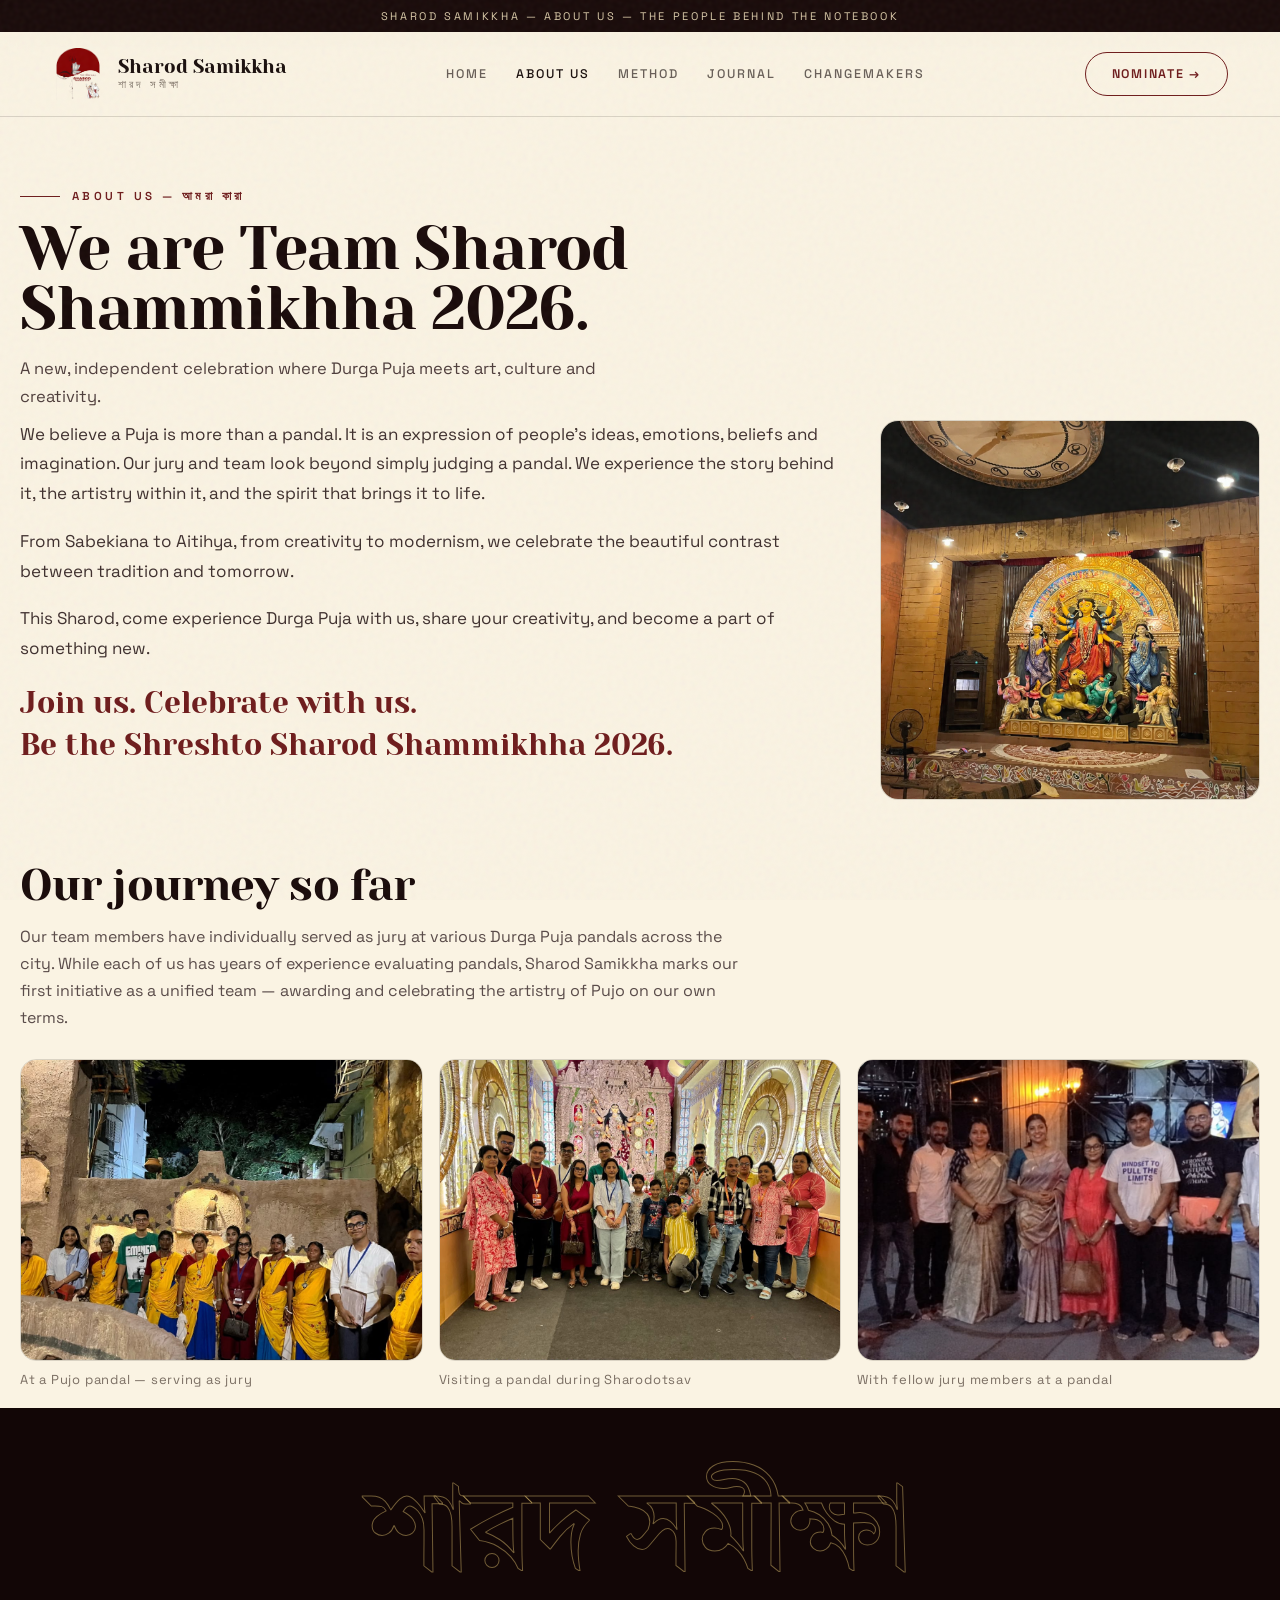
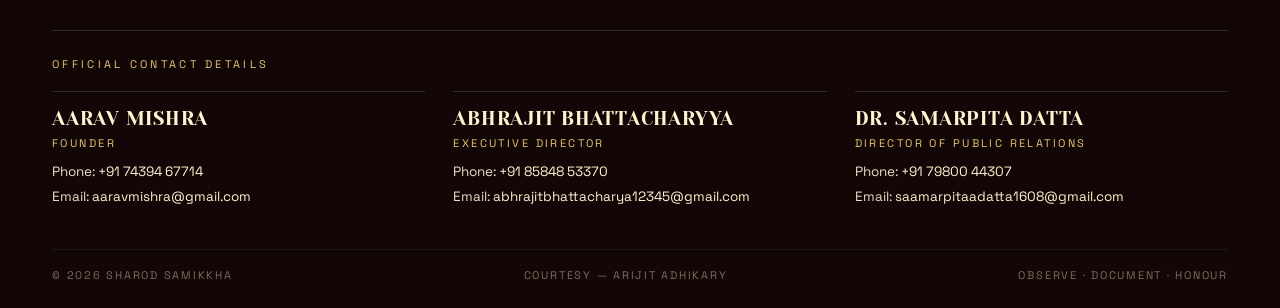
==== commit 9d96e1a7: "Add files via upload" ====
--- a/about.html
+++ b/about.html
@@ -39,11 +39,12 @@
 <img class="about-img" src="assets/about%201.jpeg" alt="Sharod Shammikhha celebration"/>
 </div>
 
-<h2 class="title" style="font-size:clamp(28px,3.5vw,44px);margin-top:64px">Past experience</h2>
+<h2 class="title" style="font-size:clamp(28px,3.5vw,44px);margin-top:64px">Our journey so far</h2>
+<p style="font-size:16px;line-height:1.7;color:#5A4C4A;max-width:720px;margin-top:12px">Our team members have individually served as jury at various Durga Puja pandals across the city. While each of us has years of experience evaluating pandals, Sharod Samikkha marks our first initiative as a unified team — awarding and celebrating the artistry of Pujo on our own terms.</p>
 <div class="works-grid">
-<figure style="margin:0"><img src="assets/our%20works%201.jpeg" alt="Our work 1"/><figcaption>1 — Documented during Sharodotsav</figcaption></figure>
-<figure style="margin:0"><img src="assets/our%20works%202.jpeg" alt="Our work 2"/><figcaption>2 — Documented during Sharodotsav</figcaption></figure>
-<figure style="margin:0"><img src="assets/our%20works%203.jpeg" alt="Our work 3"/><figcaption>3 — Documented during Sharodotsav</figcaption></figure>
+<figure style="margin:0"><img src="assets/our%20works%201.jpeg" alt="Team at a Pujo pandal"/><figcaption>At a Pujo pandal — serving as jury</figcaption></figure>
+<figure style="margin:0"><img src="assets/our%20works%202.jpeg" alt="Jury visit to a pandal"/><figcaption>Visiting a pandal during Sharodotsav</figcaption></figure>
+<figure style="margin:0"><img src="assets/our%20works%203.jpeg" alt="Team with pandal organizers"/><figcaption>With fellow jury members at a pandal</figcaption></figure>
 </div>
 
 </div>
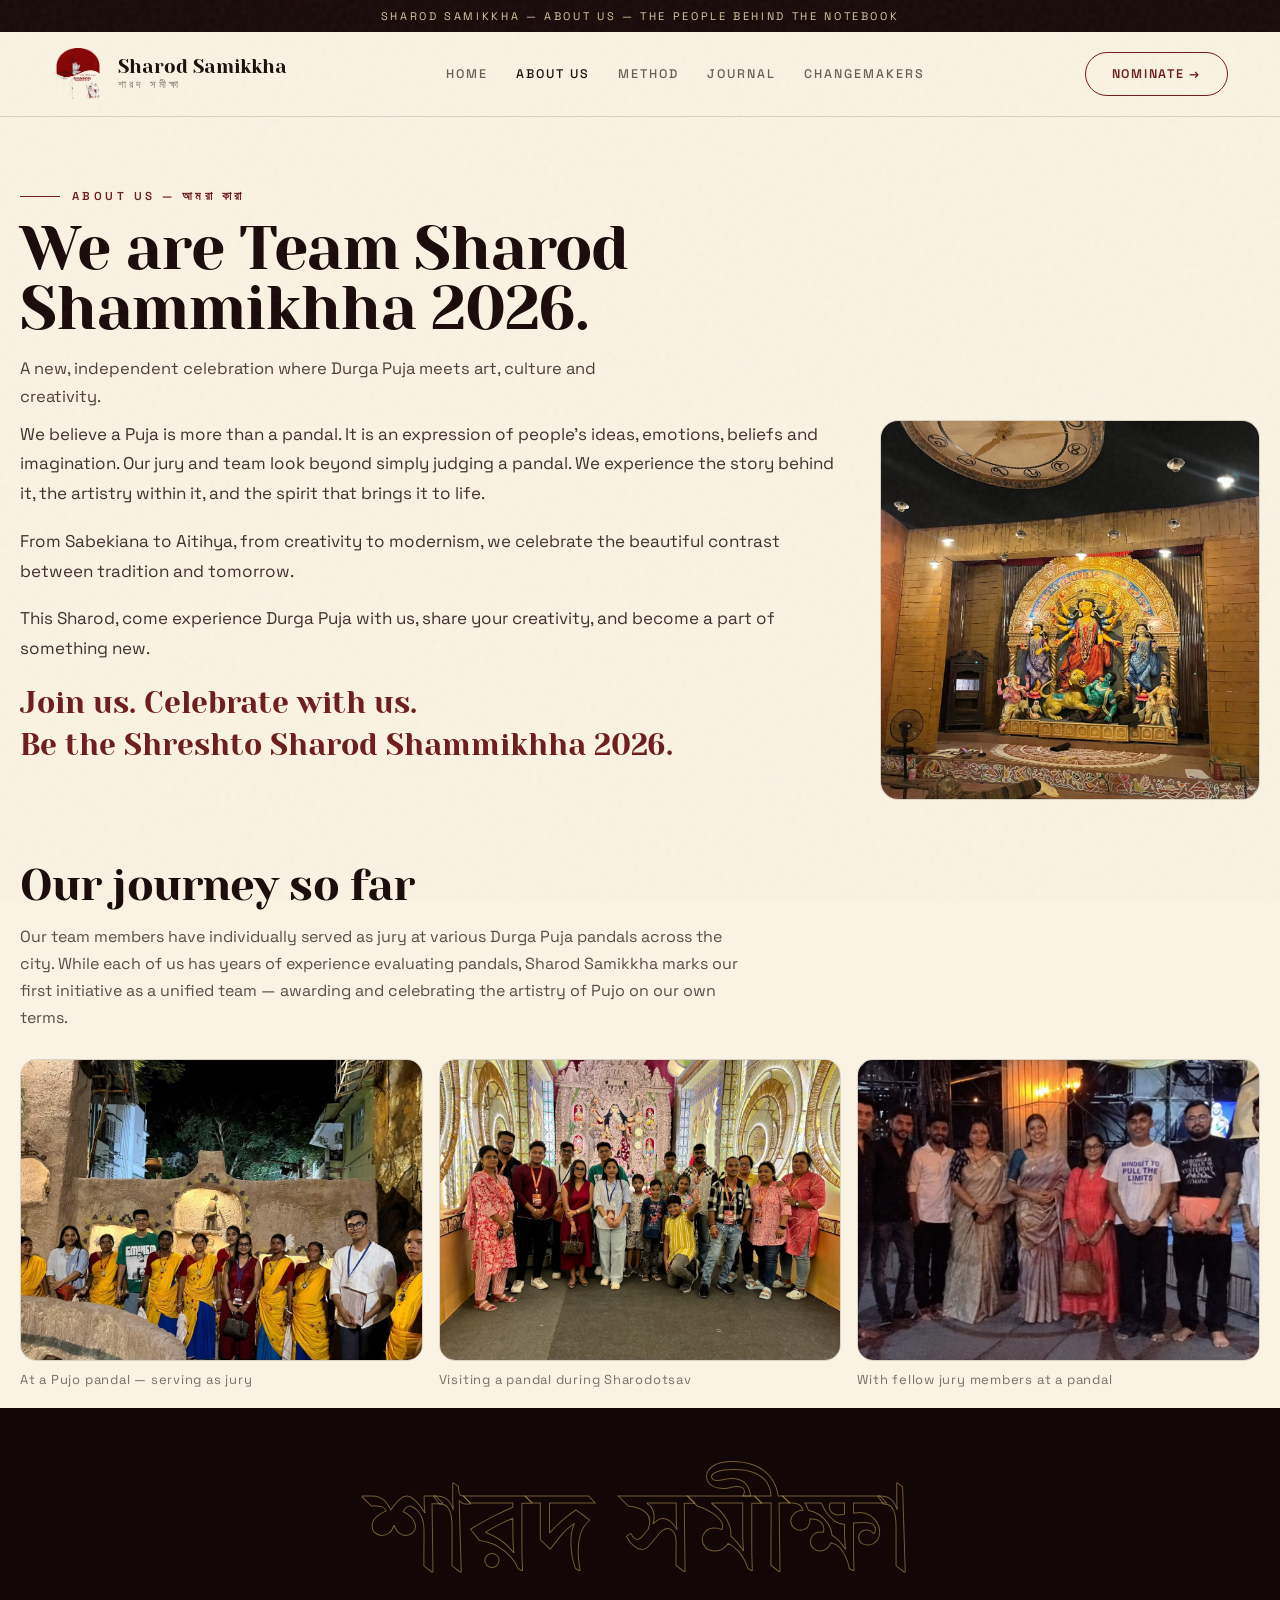
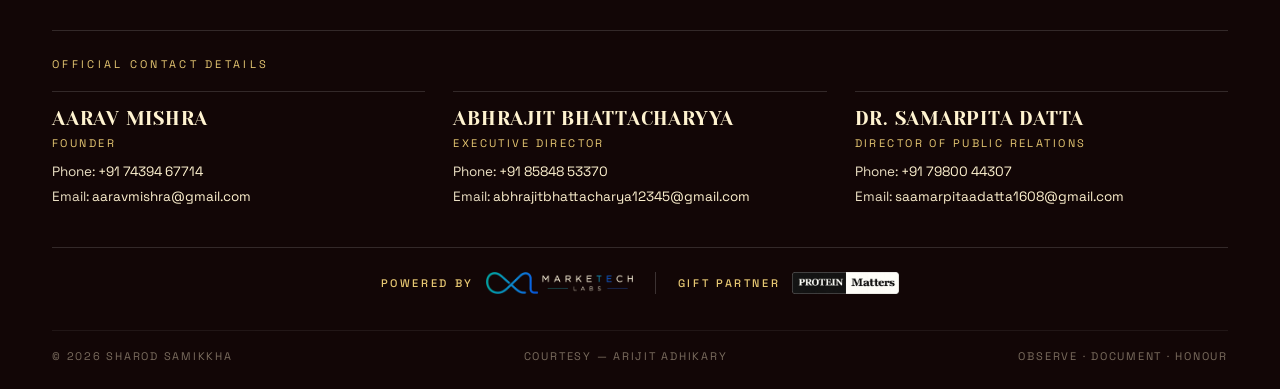
==== commit 4572f2ec: "Add files via upload" ====
--- a/about.html
+++ b/about.html
@@ -59,6 +59,17 @@
 <div><b>Dr. Samarpita Datta</b><small>Director of Public Relations</small><p>Phone: <a href="tel:+917980044307">+91 79800 44307</a></p><p>Email: <a href="mailto:saamarpitaadatta1608@gmail.com">saamarpitaadatta1608@gmail.com</a></p></div>
 </div>
 </div>
+  <div class="f-partners">
+    <div class="f-partner-item">
+      <span>Powered by</span>
+      <img src="assets/marketech-horizontal-light.png" alt="Marketech Labs"/>
+    </div>
+    <div class="f-partner-divider"></div>
+    <div class="f-partner-item">
+      <span>Gift Partner</span>
+      <img src="assets/protein-matters-bordered.png" alt="Protein Matters"/>
+    </div>
+  </div>
   <div class="f-bottom"><span>© 2026 Sharod Samikkha</span><span>Courtesy — Arijit Adhikary</span><span>Observe · Document · Honour</span></div>
 </div></footer>
 <script>const io=new IntersectionObserver(es=>es.forEach(e=>{if(e.isIntersecting)e.target.classList.add('visible')}),{threshold:.12});document.querySelectorAll('.reveal').forEach(el=>io.observe(el));</script>
--- a/styles.css
+++ b/styles.css
@@ -206,6 +206,12 @@
 .off-grid small{font-size:11px;letter-spacing:.22em;text-transform:uppercase;color:var(--gold2);display:block;margin:6px 0 12px}
 .off-grid p{font-size:13.5px;color:#EADFC3;margin:5px 0;line-height:1.55}
 .off-grid p a{color:#FFF3D0;overflow-wrap:anywhere}
+.f-partners{display:flex;align-items:center;justify-content:center;gap:22px;margin-top:34px;padding-top:24px;border-top:1px solid rgba(255,255,255,.14);flex-wrap:wrap}
+.f-partner-item{display:inline-flex;align-items:center;gap:12px}
+.f-partner-item span{font-size:11px;letter-spacing:.24em;text-transform:uppercase;color:var(--gold2);font-weight:500}
+.f-partner-item img{height:22px;width:auto;display:block;object-fit:contain}
+.f-partner-divider{width:1px;height:22px;background:rgba(255,255,255,.18)}
+@media(max-width:600px){.f-partner-divider{display:none}}
 .reveal{opacity:0;transform:translateY(26px);transition:.8s cubic-bezier(.16,1,.3,1)}
 .reveal.visible{opacity:1;transform:none}
 /* mobile */
